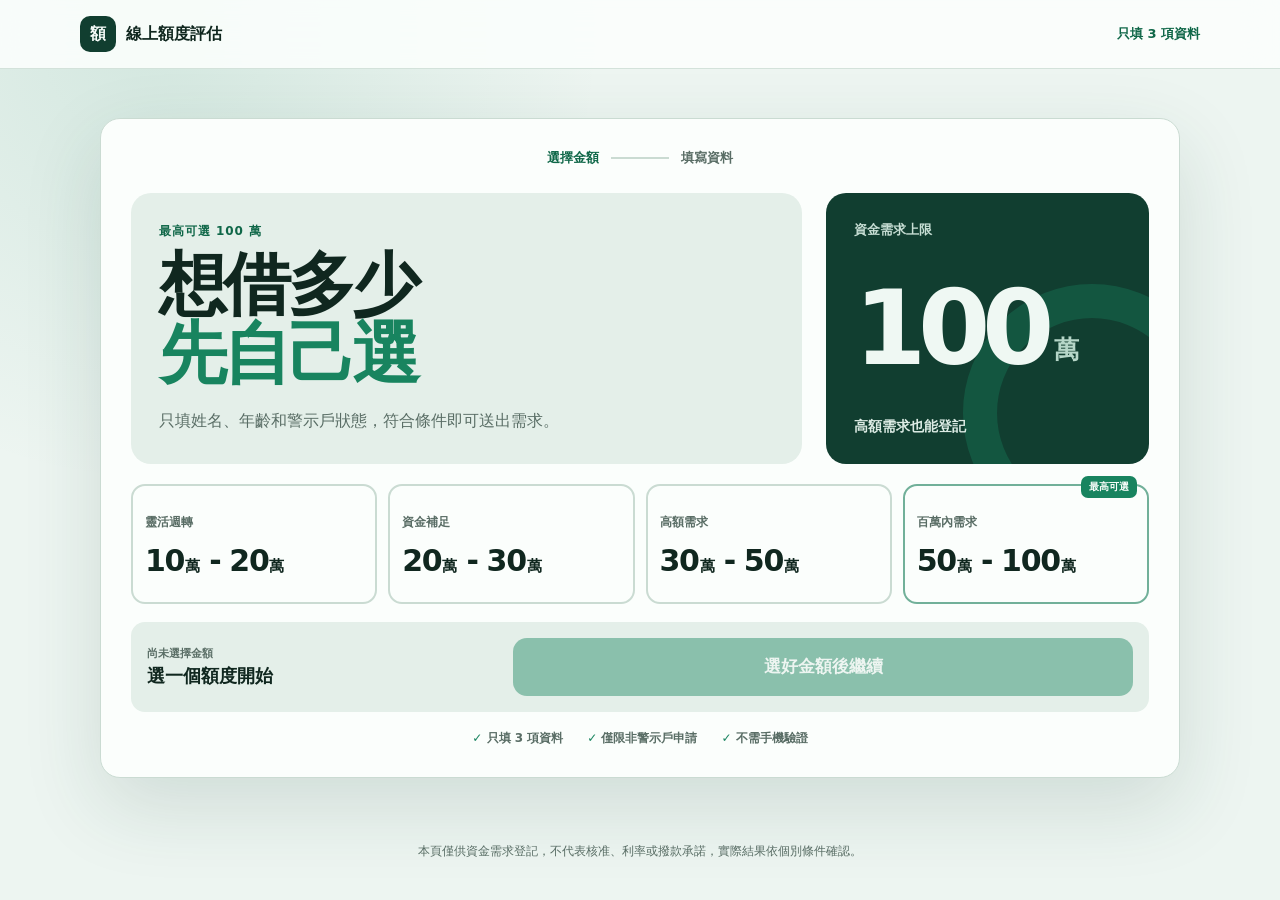
==== index.html @ c46f0cd6 "Copy C E F I J K landing pages with existing backend integrations" ====
<!doctype html>
<html lang="zh-Hant">
<head>
  <meta charset="utf-8">
  <meta name="viewport" content="width=device-width, initial-scale=1, viewport-fit=cover">
  <meta name="description" content="最高可選 100 萬，只填三項基本資料即可送出資金需求。">
  <meta name="theme-color" content="#edf6f1">
  <title>選好金額，立即送出資金需求</title>
  <link rel="stylesheet" href="styles.css?v=2026072801">
  <script src="app.js?v=2026090101" defer></script>
</head>
<body data-page="amount">
  <header class="site-header">
    <div class="header-inner">
      <a class="wordmark" href="index.html" aria-label="返回金額選擇頁">
        <span class="wordmark-mark" aria-hidden="true">額</span>
        <span>線上額度評估</span>
      </a>
      <span class="header-note">只填 3 項資料</span>
    </div>
  </header>

  <main class="amount-main">
    <section class="amount-shell" aria-labelledby="amount-title">
      <div class="flow-nav" aria-label="申請流程">
        <span class="flow-item current">選擇金額</span>
        <span class="flow-line" aria-hidden="true"></span>
        <span class="flow-item">填寫資料</span>
      </div>

      <div class="amount-hero">
        <div class="amount-intro">
          <p class="eyebrow">最高可選 100 萬</p>
          <h1 id="amount-title">想借多少<br><strong>先自己選</strong></h1>
          <p>只填姓名、年齡和警示戶狀態，符合條件即可送出需求。</p>
        </div>
        <div class="limit-visual" aria-label="最高資金需求一百萬">
          <span>資金需求上限</span>
          <div><strong>100</strong><b>萬</b></div>
          <p>高額需求也能登記</p>
        </div>
      </div>

      <div class="amount-grid" id="amount-options" aria-label="選擇需求金額">
        <button class="amount-option" type="button" data-amount="10萬-20萬" aria-pressed="false">
          <small>靈活週轉</small>
          <span class="amount-number">10<span>萬</span> - 20<span>萬</span></span>
        </button>
        <button class="amount-option" type="button" data-amount="20萬-30萬" aria-pressed="false">
          <small>資金補足</small>
          <span class="amount-number">20<span>萬</span> - 30<span>萬</span></span>
        </button>
        <button class="amount-option" type="button" data-amount="30萬-50萬" aria-pressed="false">
          <small>高額需求</small>
          <span class="amount-number">30<span>萬</span> - 50<span>萬</span></span>
        </button>
        <button class="amount-option featured" type="button" data-amount="50萬-100萬" aria-pressed="false">
          <span class="featured-label">最高可選</span>
          <small>百萬內需求</small>
          <span class="amount-number">50<span>萬</span> - 100<span>萬</span></span>
        </button>
      </div>

      <div class="selection-bar">
        <div class="selection-message" id="selection-message" aria-live="polite">
          <span>尚未選擇金額</span>
          <strong>選一個額度開始</strong>
        </div>
        <button class="primary-button amount-continue" id="amount-continue" type="button" disabled>
          選好金額後繼續
        </button>
      </div>

      <div class="trust-list" aria-label="申請說明">
        <span><b aria-hidden="true">✓</b> 只填 3 項資料</span>
        <span><b aria-hidden="true">✓</b> 僅限非警示戶申請</span>
        <span><b aria-hidden="true">✓</b> 不需手機驗證</span>
      </div>
    </section>
  </main>

  <footer class="site-footer">
    <p>本頁僅供資金需求登記，不代表核准、利率或撥款承諾，實際結果依個別條件確認。</p>
  </footer>

  <noscript>請開啟 JavaScript 後使用線上申請功能。</noscript>
</body>
</html>
---- styles.css ----
:root {
  color-scheme: light dark;
  --bg: #edf5f1;
  --surface: #fbfefc;
  --surface-soft: #e4efe9;
  --text: #10271f;
  --text-soft: #596d65;
  --line: #cadbd2;
  --accent: #18845f;
  --accent-strong: #0f6748;
  --accent-soft: #d8eee3;
  --accent-ink: #113e30;
  --danger: #a7352b;
  --shadow: 0 28px 80px rgba(25, 74, 56, 0.14);
  --radius-card: 20px;
  --radius-control: 14px;
  --font-sans: "PingFang TC", "Microsoft JhengHei", "Noto Sans TC", system-ui, sans-serif;
}

* { box-sizing: border-box; }
html { background: var(--bg); }

body {
  margin: 0;
  min-width: 320px;
  min-height: 100dvh;
  overflow-x: hidden;
  background:
    radial-gradient(circle at 12% 4%, color-mix(in srgb, var(--accent) 12%, transparent), transparent 28rem),
    var(--bg);
  color: var(--text);
  font-family: var(--font-sans);
  -webkit-font-smoothing: antialiased;
}

button,
input { font: inherit; }

a { color: inherit; }

button,
a { -webkit-tap-highlight-color: transparent; }

.site-header {
  border-bottom: 1px solid color-mix(in srgb, var(--line) 80%, transparent);
  background: color-mix(in srgb, var(--surface) 90%, transparent);
  backdrop-filter: blur(16px);
}

.header-inner {
  width: min(1120px, calc(100% - 36px));
  min-height: 68px;
  margin: 0 auto;
  display: flex;
  align-items: center;
  justify-content: space-between;
  gap: 20px;
}

.wordmark {
  display: inline-flex;
  align-items: center;
  gap: 10px;
  color: var(--text);
  font-size: 16px;
  font-weight: 900;
  text-decoration: none;
}

.wordmark-mark {
  width: 36px;
  height: 36px;
  border-radius: 10px;
  display: grid;
  place-items: center;
  background: var(--accent-ink);
  color: #f5fbf8;
  font-weight: 900;
}

.header-note {
  color: var(--accent-strong);
  font-size: 13px;
  font-weight: 900;
}

.amount-main,
.apply-main {
  width: 100%;
  min-height: calc(100dvh - 128px);
}

.amount-main {
  display: grid;
  place-items: center;
  padding: 34px 18px 48px;
}

.amount-shell,
.apply-shell {
  width: min(100%, 1080px);
  margin: 0 auto;
}

.amount-shell {
  padding: 30px;
  border: 1px solid var(--line);
  border-radius: var(--radius-card);
  background: var(--surface);
  box-shadow: var(--shadow);
}

.flow-nav {
  display: flex;
  align-items: center;
  justify-content: center;
  gap: 12px;
  margin-bottom: 26px;
  color: var(--text-soft);
  font-size: 13px;
  font-weight: 900;
}

.flow-item { text-decoration: none; }
.flow-item.current,
.flow-item.done { color: var(--accent-strong); }
.flow-line { width: 58px; height: 2px; background: var(--line); }
.flow-line.active { background: var(--accent); }

.amount-hero {
  display: grid;
  grid-template-columns: minmax(0, 1.35fr) minmax(260px, 0.65fr);
  gap: 24px;
  align-items: stretch;
}

.amount-intro {
  min-height: 270px;
  padding: 30px 28px;
  display: flex;
  flex-direction: column;
  justify-content: center;
  border-radius: var(--radius-card);
  background: var(--surface-soft);
}

.eyebrow,
.form-kicker,
.success-kicker {
  margin: 0 0 10px;
  color: var(--accent-strong);
  font-size: 12px;
  font-weight: 900;
  letter-spacing: 0.08em;
}

.amount-intro h1 {
  max-width: 600px;
  margin: 0;
  font-size: clamp(42px, 6vw, 68px);
  line-height: 1.02;
  letter-spacing: -0.055em;
}

.amount-intro h1 strong {
  color: var(--accent);
  font-weight: 900;
}

.amount-intro > p:last-child {
  max-width: 480px;
  margin: 18px 0 0;
  color: var(--text-soft);
  font-size: 16px;
  line-height: 1.7;
}

.limit-visual {
  position: relative;
  min-height: 270px;
  overflow: hidden;
  padding: 28px;
  border-radius: var(--radius-card);
  display: flex;
  flex-direction: column;
  justify-content: space-between;
  background: var(--accent-ink);
  color: #eff8f3;
}

.limit-visual::after {
  content: "";
  position: absolute;
  width: 190px;
  height: 190px;
  right: -72px;
  bottom: -78px;
  border: 34px solid color-mix(in srgb, var(--accent) 70%, transparent);
  border-radius: 50%;
  opacity: 0.5;
  pointer-events: none;
}

.limit-visual > span {
  color: #c7ded4;
  font-size: 13px;
  font-weight: 800;
}

.limit-visual > div {
  position: relative;
  display: flex;
  align-items: flex-end;
  gap: 8px;
  z-index: 1;
}

.limit-visual strong {
  font-size: clamp(68px, 9vw, 104px);
  line-height: 0.82;
  letter-spacing: -0.08em;
}

.limit-visual b {
  padding-bottom: 5px;
  color: #b6d6c8;
  font-size: 25px;
}

.limit-visual p {
  position: relative;
  z-index: 1;
  margin: 0;
  color: #dcebe4;
  font-size: 14px;
  font-weight: 800;
}

.amount-grid {
  display: grid;
  grid-template-columns: repeat(4, minmax(0, 1fr));
  gap: 11px;
  margin-top: 20px;
}

.amount-option {
  position: relative;
  min-height: 120px;
  padding: 20px 12px 16px;
  border: 2px solid var(--line);
  border-radius: var(--radius-control);
  background: var(--surface);
  color: var(--text);
  cursor: pointer;
  text-align: left;
  transition: transform 180ms ease, border-color 180ms ease, background-color 180ms ease, color 180ms ease, box-shadow 180ms ease;
}

.amount-option:hover {
  border-color: var(--accent);
  transform: translateY(-3px);
}

.amount-option:active { transform: scale(0.98); }

.amount-option.selected {
  border-color: var(--accent-ink);
  background: var(--accent-ink);
  color: #f1faf5;
  box-shadow: 0 14px 30px rgba(17, 62, 48, 0.22);
}

.amount-option small {
  display: block;
  margin-bottom: 12px;
  color: var(--text-soft);
  font-size: 12px;
  font-weight: 800;
}

.amount-option.selected small { color: #c8ded4; }

.amount-number {
  display: block;
  font-size: clamp(22px, 2.4vw, 30px);
  font-weight: 900;
  font-variant-numeric: tabular-nums;
  letter-spacing: -0.045em;
  white-space: nowrap;
}

.amount-number span {
  margin-left: 1px;
  font-size: 0.5em;
  letter-spacing: 0;
}

.featured { border-color: color-mix(in srgb, var(--accent) 50%, var(--line)); }

.featured-label {
  position: absolute;
  top: -10px;
  right: 10px;
  padding: 4px 8px;
  border-radius: 7px;
  background: var(--accent);
  color: #f7fcf9;
  font-size: 10px;
  font-weight: 900;
}

.amount-option.selected .featured-label {
  background: #edf7f2;
  color: var(--accent-ink);
}

.selection-bar {
  margin-top: 18px;
  padding: 16px;
  border-radius: var(--radius-control);
  display: grid;
  grid-template-columns: minmax(200px, 0.72fr) minmax(300px, 1.28fr);
  gap: 18px;
  align-items: center;
  background: var(--surface-soft);
}

.selection-message {
  min-height: 48px;
  display: flex;
  flex-direction: column;
  justify-content: center;
}

.selection-message span {
  color: var(--text-soft);
  font-size: 11px;
  font-weight: 800;
}

.selection-message strong {
  margin-top: 3px;
  color: var(--text);
  font-size: 18px;
  font-weight: 900;
}

.selection-message.ready strong { color: var(--accent-strong); }

.primary-button,
.line-button {
  min-height: 58px;
  padding: 10px 20px;
  border: 0;
  border-radius: var(--radius-control);
  display: inline-flex;
  align-items: center;
  justify-content: center;
  background: var(--accent);
  color: #f8fcfa;
  text-decoration: none;
  font-weight: 900;
  cursor: pointer;
  box-shadow: 0 12px 26px rgba(24, 132, 95, 0.24);
  transition: background-color 160ms ease, transform 160ms ease, opacity 160ms ease;
}

.primary-button:hover:not(:disabled),
.line-button:hover { background: var(--accent-strong); }

.primary-button:active:not(:disabled),
.line-button:active { transform: scale(0.985); }

.primary-button:disabled {
  cursor: not-allowed;
  opacity: 0.44;
  box-shadow: none;
}

.amount-continue {
  width: 100%;
  font-size: 17px;
  white-space: nowrap;
}

.amount-option:focus-visible,
.primary-button:focus-visible,
.line-button:focus-visible,
.restart-link:focus-visible,
input:focus-visible,
.warning-option:has(input:focus-visible) {
  outline: 3px solid color-mix(in srgb, var(--accent) 34%, transparent);
  outline-offset: 3px;
}

.trust-list {
  margin-top: 18px;
  display: flex;
  justify-content: center;
  flex-wrap: wrap;
  gap: 10px 24px;
  color: var(--text-soft);
  font-size: 12px;
  font-weight: 800;
}

.trust-list b { color: var(--accent); }

.apply-main { padding: 34px 18px 48px; }
.apply-shell { max-width: 940px; }
.apply-shell > .flow-nav { margin-bottom: 22px; }

.apply-layout {
  display: grid;
  grid-template-columns: minmax(250px, 0.72fr) minmax(0, 1.4fr);
  gap: 20px;
  align-items: start;
}

.amount-summary,
.form-panel,
.success-panel {
  border: 1px solid var(--line);
  border-radius: var(--radius-card);
  background: var(--surface);
  box-shadow: var(--shadow);
}

.amount-summary {
  position: sticky;
  top: 24px;
  overflow: hidden;
  padding: 28px;
}

.amount-summary::before {
  content: "";
  position: absolute;
  width: 120px;
  height: 120px;
  right: -54px;
  top: -58px;
  border-radius: 50%;
  background: var(--accent-soft);
}

.amount-summary > span,
.success-amount span {
  position: relative;
  color: var(--text-soft);
  font-size: 13px;
  font-weight: 800;
}

.amount-summary > strong,
.success-amount strong {
  position: relative;
  display: block;
  margin: 8px 0 12px;
  color: var(--accent-strong);
  font-size: clamp(33px, 4vw, 46px);
  line-height: 1.08;
  font-variant-numeric: tabular-nums;
  letter-spacing: -0.05em;
}

.amount-summary > a {
  position: relative;
  color: var(--accent-strong);
  font-size: 13px;
  font-weight: 900;
}

.summary-note {
  margin-top: 28px;
  padding: 18px;
  border-radius: var(--radius-control);
  background: var(--surface-soft);
}

.summary-note b { font-size: 14px; }
.summary-note p {
  margin: 5px 0 0;
  color: var(--text-soft);
  font-size: 12px;
  line-height: 1.6;
}

.form-panel { padding: 34px; }
.form-kicker { margin-bottom: 8px; }

.form-heading h1 {
  margin: 0;
  font-size: clamp(31px, 4vw, 43px);
  line-height: 1.08;
  letter-spacing: -0.04em;
}

.form-heading > p:last-child {
  margin: 10px 0 28px;
  color: var(--text-soft);
  line-height: 1.7;
}

.field-grid {
  display: grid;
  grid-template-columns: repeat(2, minmax(0, 1fr));
  gap: 18px;
}

.field label,
.warning-fieldset legend {
  display: block;
  margin-bottom: 8px;
  color: var(--text);
  font-size: 14px;
  font-weight: 900;
}

.field input {
  width: 100%;
  height: 54px;
  padding: 0 14px;
  border: 1px solid var(--line);
  border-radius: var(--radius-control);
  background: var(--surface);
  color: var(--text);
}

.field input::placeholder {
  color: color-mix(in srgb, var(--text-soft) 82%, transparent);
}

.field input.invalid { border-color: var(--danger); }

.age-rule {
  margin: 8px 0 0;
  display: flex;
  flex-wrap: wrap;
  gap: 6px;
}

.age-rule span {
  padding: 6px 10px;
  display: inline-flex;
  align-items: center;
  border-radius: 999px;
  font-size: 12px;
  font-weight: 850;
  line-height: 1.2;
}

.age-eligible {
  color: #08745f;
  background: #e6f8f1;
  border: 1px solid #bce9d9;
}

.age-ineligible {
  color: #a23b2c;
  background: #fff0ed;
  border: 1px solid #f2c7be;
}

.field-error {
  min-height: 18px;
  margin: 5px 0 0;
  color: var(--danger);
  font-size: 12px;
  line-height: 1.35;
}

.warning-fieldset {
  margin: 10px 0 0;
  padding: 0;
  border: 0;
}

.warning-options {
  display: grid;
  grid-template-columns: repeat(2, minmax(0, 1fr));
  gap: 12px;
}

.warning-option { cursor: pointer; }

.warning-option input {
  position: absolute;
  opacity: 0;
  pointer-events: none;
}

.warning-option > span {
  min-height: 78px;
  padding: 14px;
  border: 2px solid var(--line);
  border-radius: var(--radius-control);
  display: flex;
  flex-direction: column;
  justify-content: center;
  background: var(--surface);
  transition: border-color 160ms ease, background-color 160ms ease, transform 160ms ease;
}

.warning-option:hover > span { border-color: var(--accent); }
.warning-option:active > span { transform: scale(0.985); }

.warning-option input:checked + span {
  border-color: var(--accent);
  background: var(--accent-soft);
}

.warning-option b {
  color: var(--text);
  font-size: 18px;
}

.warning-option small {
  margin-top: 4px;
  color: var(--text-soft);
}

.warning-help {
  margin: 9px 0 0;
  color: var(--accent-strong);
  font-size: 12px;
  font-weight: 900;
}

.warning-help.is-rejected {
  color: #b42318;
}

.privacy-note {
  margin-top: 18px;
  padding: 14px;
  border-radius: var(--radius-control);
  background: var(--surface-soft);
  color: var(--text-soft);
  font-size: 12px;
  line-height: 1.7;
}

.form-status {
  min-height: 22px;
  margin: 12px 0 4px;
  color: var(--danger);
  text-align: center;
  font-size: 13px;
  font-weight: 800;
}

.submit-button {
  width: 100%;
  font-size: 17px;
  white-space: nowrap;
}

.success-panel {
  width: min(100%, 690px);
  margin: 36px auto;
  padding: 42px 32px;
  text-align: center;
}

.success-mark {
  width: 62px;
  height: 62px;
  margin: 0 auto 16px;
  border-radius: 50%;
  display: grid;
  place-items: center;
  background: var(--accent);
  color: #f6fcf9;
  font-size: 30px;
  font-weight: 900;
}

.success-kicker { margin-bottom: 7px; }

.success-panel h1 {
  margin: 0;
  font-size: clamp(32px, 5vw, 47px);
  letter-spacing: -0.045em;
}

.success-panel > p:not(.success-kicker):not(.line-id-label):not(.copy-name-status):not(.line-required-note) {
  max-width: 540px;
  margin: 12px auto 22px;
  color: var(--text-soft);
  line-height: 1.8;
}

.success-intro {
  font-size: 15px;
}

.completion-alert {
  max-width: 540px;
  margin: 0 auto 16px;
  padding: 15px 17px;
  border: 1px solid #e1a73f;
  border-left: 5px solid #c77816;
  border-radius: var(--radius-control);
  background: #fff4d9;
  color: #562f08;
  text-align: left;
}

.completion-alert strong,
.completion-alert span {
  display: block;
}

.completion-alert strong {
  margin-bottom: 4px;
  font-size: 16px;
  font-weight: 900;
}

.completion-alert span {
  font-size: 13px;
  font-weight: 700;
  line-height: 1.65;
}

.success-amount {
  margin: 0 auto 12px;
  padding: 17px;
  border-radius: var(--radius-control);
  background: var(--accent-soft);
}

.success-amount strong { margin-bottom: 0; }

.line-name-card {
  max-width: 540px;
  margin: 0 auto 16px;
  padding: 19px;
  border: 2px solid var(--accent);
  border-radius: var(--radius-control);
  background: color-mix(in srgb, var(--accent-soft) 58%, var(--surface));
}

.line-name-card > span {
  display: block;
  color: var(--text-soft);
  font-size: 13px;
  font-weight: 800;
}

.line-name-card > strong {
  display: block;
  margin: 7px 0 13px;
  color: var(--accent-strong);
  font-size: clamp(25px, 6vw, 34px);
  line-height: 1.2;
  letter-spacing: 0.04em;
  overflow-wrap: anywhere;
}

.copy-name-button {
  min-height: 40px;
  padding: 8px 18px;
  border: 1px solid var(--accent);
  border-radius: 10px;
  background: var(--surface);
  color: var(--accent-strong);
  font-size: 14px;
  font-weight: 900;
  cursor: pointer;
}

.copy-name-button:hover {
  background: var(--accent-soft);
}

.copy-name-status {
  min-height: 20px;
  margin: 8px 0 0;
  color: var(--accent-strong);
  font-size: 12px;
  font-weight: 800;
}

.line-steps {
  max-width: 540px;
  margin: 0 auto 20px;
  padding: 0;
  display: grid;
  gap: 8px;
  list-style: none;
  text-align: left;
}

.line-steps li {
  min-height: 46px;
  padding: 9px 12px;
  border: 1px solid var(--line);
  border-radius: var(--radius-control);
  display: flex;
  align-items: center;
  gap: 11px;
}

.line-steps span {
  width: 27px;
  height: 27px;
  flex: 0 0 auto;
  border-radius: 50%;
  display: grid;
  place-items: center;
  background: var(--accent);
  color: #f6fcf9;
  font-size: 13px;
  font-weight: 900;
}

.line-steps p {
  margin: 0;
  color: var(--text);
  font-size: 14px;
  font-weight: 800;
}

.line-button {
  width: min(100%, 540px);
  min-height: 62px;
  font-size: 17px;
  white-space: nowrap;
}

.line-required-note {
  max-width: 540px;
  margin: 10px auto 13px;
  color: var(--danger);
  font-size: 12px;
  font-weight: 850;
  line-height: 1.6;
}

.line-id-label {
  margin: 12px 0 16px;
  color: var(--text-soft);
  font-size: 13px;
}

.line-id-label strong { color: var(--text); }

.restart-link {
  display: inline-block;
  padding: 7px;
  color: var(--text-soft);
  font-size: 12px;
}

.site-footer {
  padding: 0 18px 28px;
  color: var(--text-soft);
  text-align: center;
  font-size: 12px;
  line-height: 1.7;
}

.site-footer p {
  max-width: 760px;
  margin: 0 auto;
}

noscript {
  display: block;
  padding: 12px;
  background: var(--danger);
  color: #fdf8f7;
  text-align: center;
}

[hidden] { display: none !important; }

@media (prefers-reduced-motion: no-preference) {
  .amount-shell,
  .apply-layout,
  .success-panel {
    animation: enter-page 460ms cubic-bezier(0.16, 1, 0.3, 1) both;
  }

  @keyframes enter-page {
    from { opacity: 0; transform: translateY(12px); }
    to { opacity: 1; transform: translateY(0); }
  }
}

@media (max-width: 840px) {
  .amount-hero { grid-template-columns: minmax(0, 1.2fr) minmax(230px, 0.8fr); }
  .amount-grid { grid-template-columns: repeat(2, minmax(0, 1fr)); }
  .apply-layout { grid-template-columns: 1fr; }
  .amount-summary { position: static; }
  .summary-note { display: none; }
}

@media (max-width: 620px) {
  .header-inner {
    width: min(100% - 28px, 1120px);
    min-height: 60px;
  }

  .wordmark { font-size: 14px; }
  .wordmark-mark { width: 32px; height: 32px; border-radius: 9px; }
  .header-note { font-size: 11px; }

  .amount-main {
    display: block;
    padding: 14px 10px 28px;
  }

  .amount-shell {
    padding: 18px 12px;
    border-radius: 17px;
  }

  .flow-nav { margin-bottom: 18px; }
  .flow-line { width: 40px; }
  .amount-hero { grid-template-columns: 1fr; gap: 10px; }

  .amount-intro {
    min-height: auto;
    padding: 25px 20px;
  }

  .amount-intro h1 { font-size: 43px; }
  .amount-intro > p:last-child { margin-top: 14px; font-size: 14px; }

  .limit-visual {
    min-height: 118px;
    padding: 18px 20px;
    display: grid;
    grid-template-columns: 1fr auto;
    grid-template-rows: auto auto;
    align-items: end;
  }

  .limit-visual > div {
    grid-row: 1 / 3;
    grid-column: 2;
  }

  .limit-visual strong { font-size: 61px; }
  .limit-visual b { font-size: 19px; }
  .limit-visual p { align-self: end; }

  .amount-grid { gap: 8px; margin-top: 12px; }

  .amount-option {
    min-height: 105px;
    padding: 17px 9px 13px;
  }

  .amount-number { font-size: 21px; }
  .amount-option small { margin-bottom: 10px; }

  .selection-bar {
    margin-top: 10px;
    padding: 12px;
    grid-template-columns: 1fr;
    gap: 10px;
  }

  .selection-message {
    min-height: 40px;
    text-align: center;
  }

  .amount-continue {
    min-height: 58px;
    font-size: 15px;
  }

  .trust-list {
    display: grid;
    grid-template-columns: 1fr;
    gap: 6px;
    text-align: center;
  }

  .apply-main { padding: 14px 10px 30px; }
  .apply-shell > .flow-nav { margin-bottom: 14px; }
  .amount-summary { padding: 20px; }
  .amount-summary > strong { font-size: 35px; }
  .form-panel { padding: 25px 16px; }
  .field-grid { grid-template-columns: 1fr; gap: 8px; }
  .age-rule { gap: 5px; }
  .age-rule span { padding: 6px 9px; font-size: 11px; }
  .warning-options { gap: 8px; }
  .warning-option > span { min-height: 72px; padding: 12px 10px; }
  .success-panel { margin: 18px auto; padding: 32px 15px; }
  .line-button { min-height: 60px; font-size: 15px; }
  .completion-alert { padding: 13px 14px; }
  .line-name-card { padding: 17px 13px; }
  .copy-name-button { width: 100%; }
}

@media (prefers-color-scheme: dark) {
  :root {
    --bg: #10221b;
    --surface: #172b23;
    --surface-soft: #20382f;
    --text: #edf7f2;
    --text-soft: #b4c7be;
    --line: #355247;
    --accent: #62c89f;
    --accent-strong: #7bd9b4;
    --accent-soft: #23493a;
    --accent-ink: #0d3529;
    --danger: #ff9b91;
    --shadow: 0 28px 80px rgba(2, 13, 9, 0.28);
  }

  .primary-button,
  .line-button,
  .success-mark,
  .line-steps span {
    color: #0a2a20;
  }

  .amount-option.selected { color: #edf8f3; }
  .amount-option.selected small { color: #bdd8cc; }
  .amount-option.selected .featured-label {
    background: #dcefe6;
    color: #113e30;
  }

  .completion-alert {
    border-color: #b87b27;
    border-left-color: #e3a449;
    background: #342815;
    color: #ffe4ad;
  }

  .copy-name-button {
    background: var(--surface);
  }
}

@media (prefers-reduced-motion: reduce) {
  *,
  *::before,
  *::after {
    scroll-behavior: auto !important;
    transition-duration: 0.01ms !important;
    animation-duration: 0.01ms !important;
  }
}
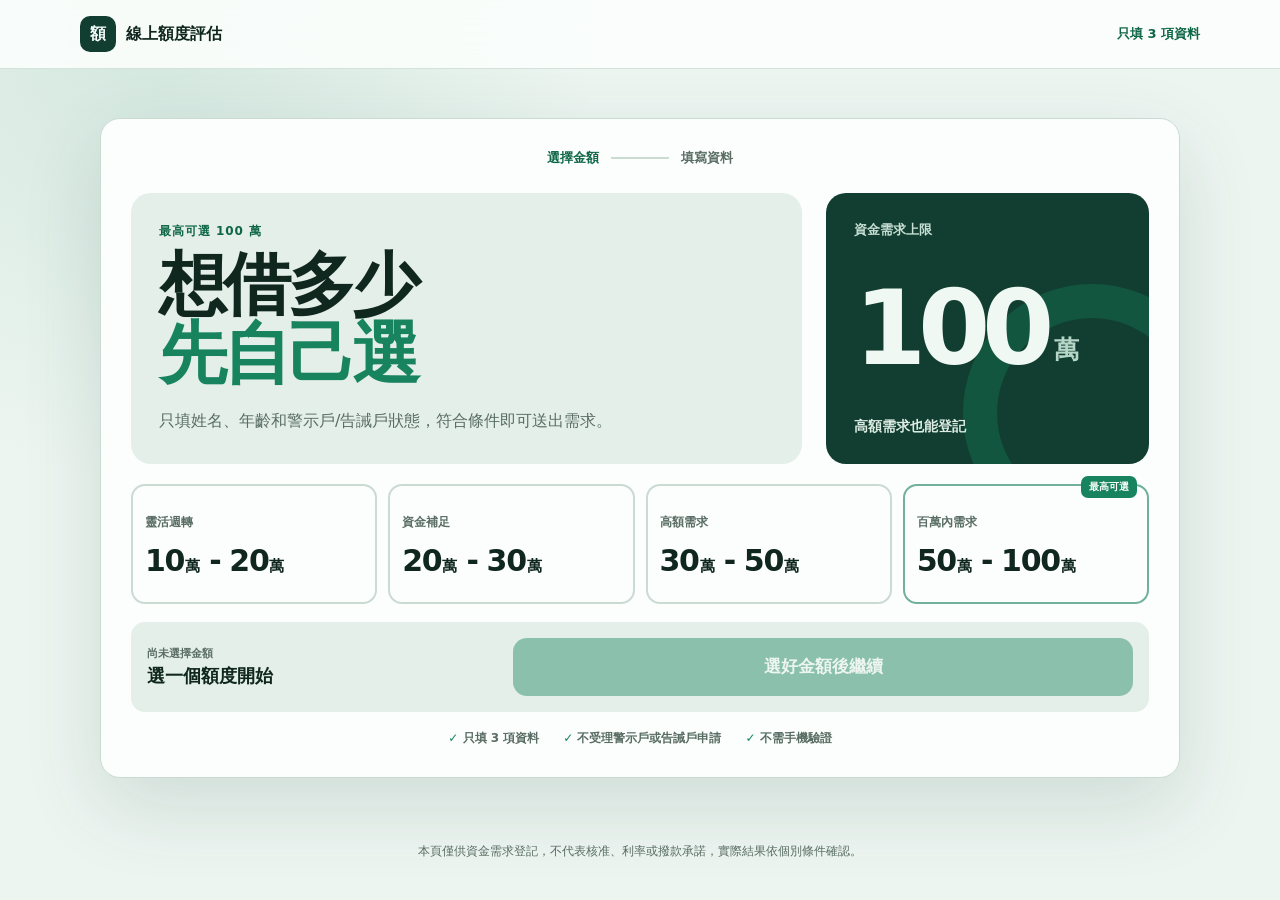
==== commit 2429feaf: "Unify warning-account wording on all loan variants" ====
--- a/index.html
+++ b/index.html
@@ -1,13 +1,14 @@
 <!doctype html>
 <html lang="zh-Hant">
 <head>
+  <script src="repo-pixels.js?v=20261010-1"></script>
   <meta charset="utf-8">
   <meta name="viewport" content="width=device-width, initial-scale=1, viewport-fit=cover">
   <meta name="description" content="最高可選 100 萬，只填三項基本資料即可送出資金需求。">
   <meta name="theme-color" content="#edf6f1">
   <title>選好金額，立即送出資金需求</title>
   <link rel="stylesheet" href="styles.css?v=2026072801">
-  <script src="app.js?v=2026090101" defer></script>
+  <script src="app.js?v=20261111-warning-label" defer></script>
 </head>
 <body data-page="amount">
   <header class="site-header">
@@ -32,7 +33,7 @@
         <div class="amount-intro">
           <p class="eyebrow">最高可選 100 萬</p>
           <h1 id="amount-title">想借多少<br><strong>先自己選</strong></h1>
-          <p>只填姓名、年齡和警示戶狀態，符合條件即可送出需求。</p>
+          <p>只填姓名、年齡和警示戶/告誡戶狀態，符合條件即可送出需求。</p>
         </div>
         <div class="limit-visual" aria-label="最高資金需求一百萬">
           <span>資金需求上限</span>
@@ -73,7 +74,7 @@
 
       <div class="trust-list" aria-label="申請說明">
         <span><b aria-hidden="true">✓</b> 只填 3 項資料</span>
-        <span><b aria-hidden="true">✓</b> 僅限非警示戶申請</span>
+        <span><b aria-hidden="true">✓</b> 不受理警示戶或告誡戶申請</span>
         <span><b aria-hidden="true">✓</b> 不需手機驗證</span>
       </div>
     </section>
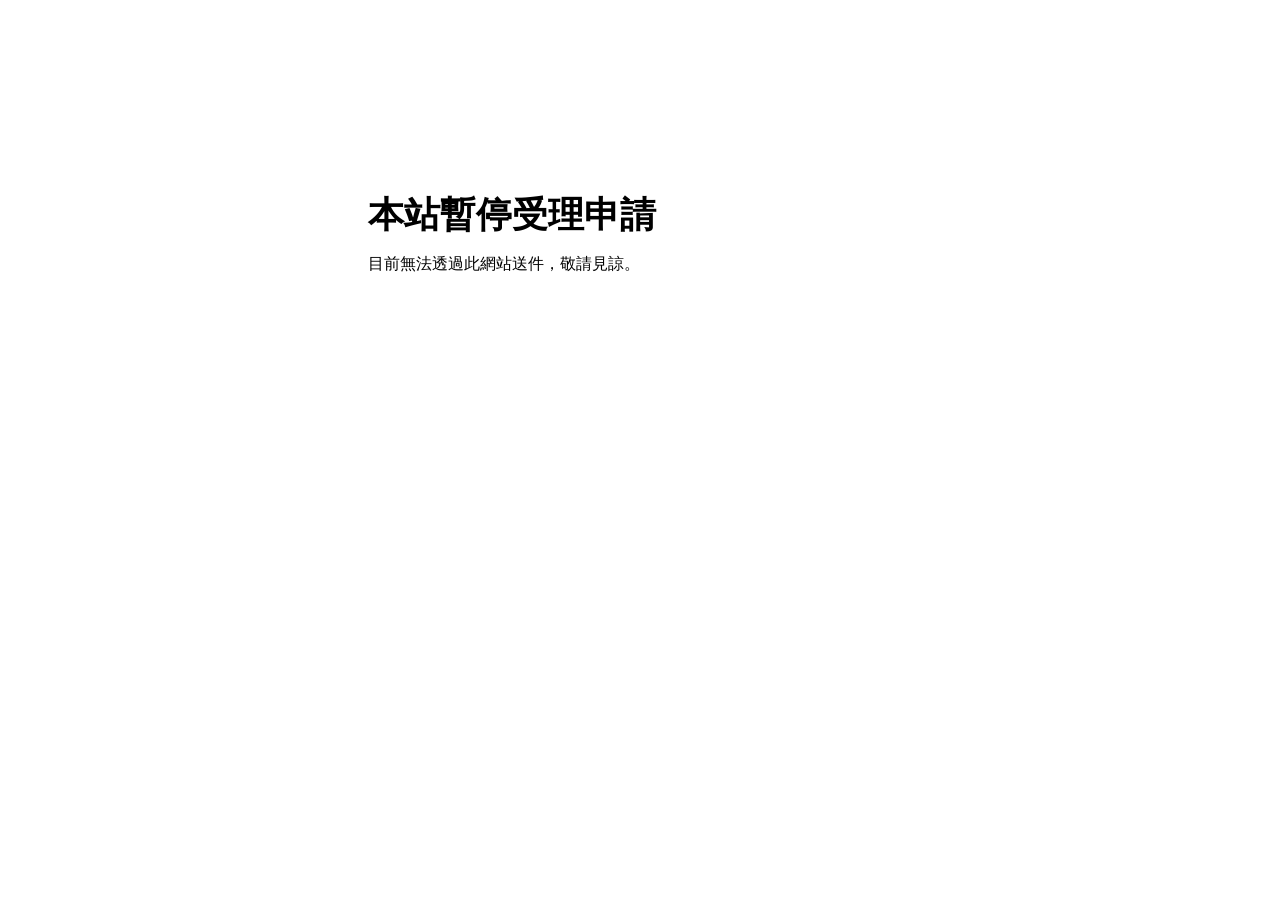
==== commit aae25e1b: "Pause landing applications and retain domain binding" ====
--- a/index.html
+++ b/index.html
@@ -1,89 +1,23 @@
 <!doctype html>
 <html lang="zh-Hant">
 <head>
-  <script src="repo-pixels.js?v=20261010-1"></script>
   <meta charset="utf-8">
-  <meta name="viewport" content="width=device-width, initial-scale=1, viewport-fit=cover">
-  <meta name="description" content="最高可選 100 萬，只填三項基本資料即可送出資金需求。">
-  <meta name="theme-color" content="#edf6f1">
-  <title>選好金額，立即送出資金需求</title>
-  <link rel="stylesheet" href="styles.css?v=2026072801">
-  <script src="app.js?v=20261111-warning-label" defer></script>
+  <meta name="viewport" content="width=device-width, initial-scale=1">
+  <meta name="robots" content="noindex, nofollow, noarchive">
+  <meta http-equiv="Content-Security-Policy" content="default-src 'none'; style-src 'unsafe-inline'; form-action 'none'; base-uri 'none'">
+  <title>暫停受理申請</title>
+  <style>
+    :root { color-scheme: light dark; font: 16px/1.6 system-ui, sans-serif; }
+    body { margin: 0; color: CanvasText; background: Canvas; }
+    main { max-width: 34rem; margin: 18vh auto 0; padding: 1.5rem; }
+    h1 { font-size: clamp(1.55rem, 5vw, 2.25rem); margin: 0 0 .45rem; }
+    p { margin: 0; }
+  </style>
 </head>
-<body data-page="amount">
-  <header class="site-header">
-    <div class="header-inner">
-      <a class="wordmark" href="index.html" aria-label="返回金額選擇頁">
-        <span class="wordmark-mark" aria-hidden="true">額</span>
-        <span>線上額度評估</span>
-      </a>
-      <span class="header-note">只填 3 項資料</span>
-    </div>
-  </header>
-
-  <main class="amount-main">
-    <section class="amount-shell" aria-labelledby="amount-title">
-      <div class="flow-nav" aria-label="申請流程">
-        <span class="flow-item current">選擇金額</span>
-        <span class="flow-line" aria-hidden="true"></span>
-        <span class="flow-item">填寫資料</span>
-      </div>
-
-      <div class="amount-hero">
-        <div class="amount-intro">
-          <p class="eyebrow">最高可選 100 萬</p>
-          <h1 id="amount-title">想借多少<br><strong>先自己選</strong></h1>
-          <p>只填姓名、年齡和警示戶/告誡戶狀態，符合條件即可送出需求。</p>
-        </div>
-        <div class="limit-visual" aria-label="最高資金需求一百萬">
-          <span>資金需求上限</span>
-          <div><strong>100</strong><b>萬</b></div>
-          <p>高額需求也能登記</p>
-        </div>
-      </div>
-
-      <div class="amount-grid" id="amount-options" aria-label="選擇需求金額">
-        <button class="amount-option" type="button" data-amount="10萬-20萬" aria-pressed="false">
-          <small>靈活週轉</small>
-          <span class="amount-number">10<span>萬</span> - 20<span>萬</span></span>
-        </button>
-        <button class="amount-option" type="button" data-amount="20萬-30萬" aria-pressed="false">
-          <small>資金補足</small>
-          <span class="amount-number">20<span>萬</span> - 30<span>萬</span></span>
-        </button>
-        <button class="amount-option" type="button" data-amount="30萬-50萬" aria-pressed="false">
-          <small>高額需求</small>
-          <span class="amount-number">30<span>萬</span> - 50<span>萬</span></span>
-        </button>
-        <button class="amount-option featured" type="button" data-amount="50萬-100萬" aria-pressed="false">
-          <span class="featured-label">最高可選</span>
-          <small>百萬內需求</small>
-          <span class="amount-number">50<span>萬</span> - 100<span>萬</span></span>
-        </button>
-      </div>
-
-      <div class="selection-bar">
-        <div class="selection-message" id="selection-message" aria-live="polite">
-          <span>尚未選擇金額</span>
-          <strong>選一個額度開始</strong>
-        </div>
-        <button class="primary-button amount-continue" id="amount-continue" type="button" disabled>
-          選好金額後繼續
-        </button>
-      </div>
-
-      <div class="trust-list" aria-label="申請說明">
-        <span><b aria-hidden="true">✓</b> 只填 3 項資料</span>
-        <span><b aria-hidden="true">✓</b> 不受理警示戶或告誡戶申請</span>
-        <span><b aria-hidden="true">✓</b> 不需手機驗證</span>
-      </div>
-    </section>
+<body>
+  <main>
+    <h1>本站暫停受理申請</h1>
+    <p>目前無法透過此網站送件，敬請見諒。</p>
   </main>
-
-  <footer class="site-footer">
-    <p>本頁僅供資金需求登記，不代表核准、利率或撥款承諾，實際結果依個別條件確認。</p>
-  </footer>
-
-  <noscript>請開啟 JavaScript 後使用線上申請功能。</noscript>
 </body>
 </html>
